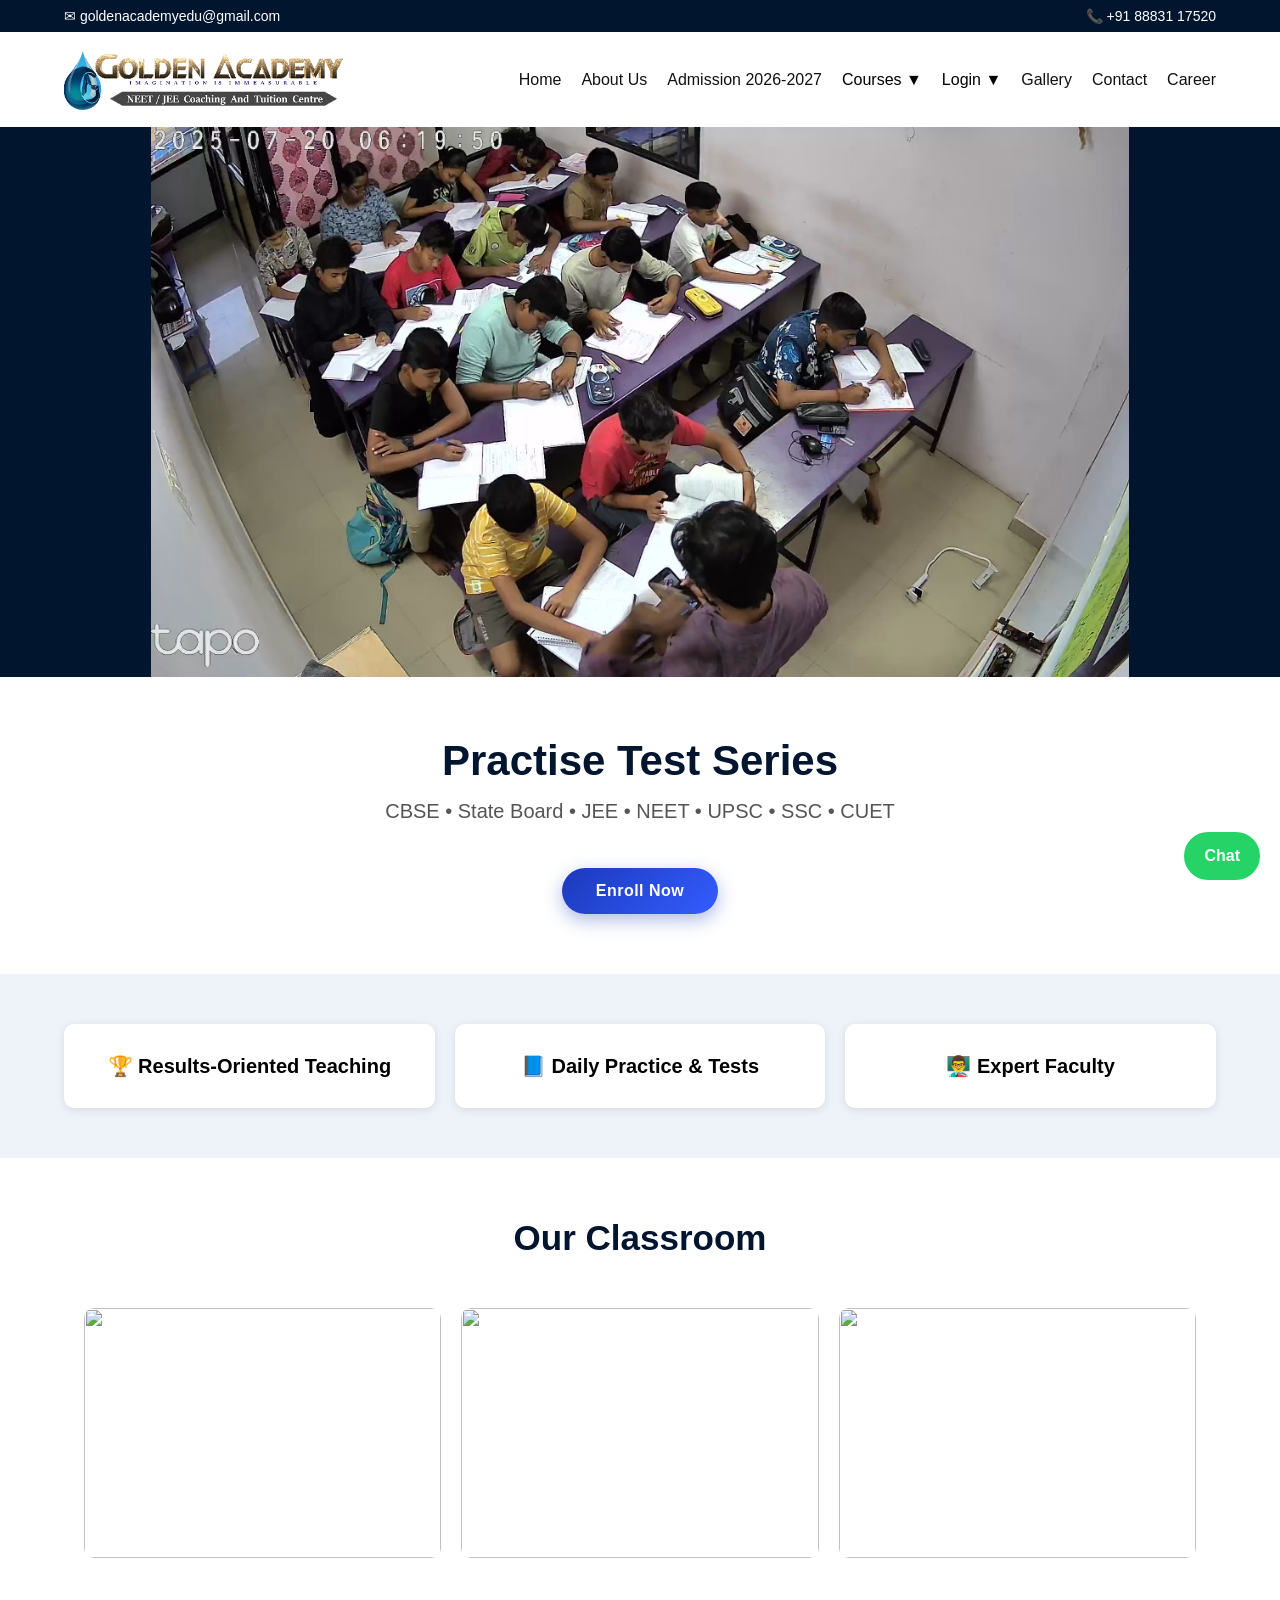
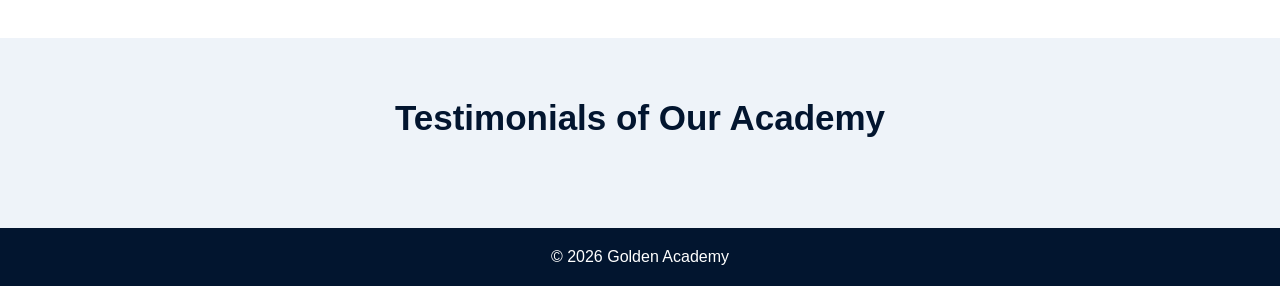
==== index.html @ c2f4f3bd "Update index.html" ====
<!DOCTYPE html>
<html lang="en">
<head>
  <meta charset="UTF-8" />
  <meta name="viewport" content="width=device-width, initial-scale=1.0"/>
  <title>Golden Academy - NEET/JEE Coaching and Tuition Center</title>
  <link rel="stylesheet" href="style.css" />

  <style>

    *{
      margin:0;
      padding:0;
      box-sizing:border-box;
      font-family: Arial, Helvetica, sans-serif;
    }

    body{
      background:#f5f5f5;
    }

    /* TOP BAR */

.top-bar{
  background:#02152f;
  color:white;
  padding:8px 5%;

  display:flex;
  justify-content:space-between;
  align-items:center;

  font-size:14px;
  flex-wrap:wrap;
}

    .top-links a{
      color:white;
      text-decoration:none;
      margin-right:15px;
    }

    .top-links a:hover{
      color:#ffd700;
    }
    .email a{
  color:white;
  text-decoration:none;
   }
    
    .email a:hover{
  color:#ffd700;
   }

    /* HERO */

    .hero{
      text-align:center;
      padding:60px 20px;
      background:white;
    }

    .hero h2{
      font-size:42px;
      color:#02152f;
      margin-bottom:15px;
    }

    .hero p{
      font-size:20px;
      margin-bottom:25px;
      color:#555;
    }

    .btn{
  background:linear-gradient(135deg,#1c39bb,#345dff);
  color:white;
  padding:14px 34px;
  text-decoration:none;
  border-radius:50px;
  display:inline-block;

  font-weight:600;
  letter-spacing:0.5px;

  box-shadow:0 6px 18px rgba(28,57,187,0.35);

  transition:all 0.3s ease;
}

.btn:hover{
  transform:translateY(-3px);
  box-shadow:0 10px 24px rgba(28,57,187,0.45);
}

    .btn:hover{
      background:#0b63ce;
    }

    /* FEATURES */

    .features{
      display:grid;
      grid-template-columns:repeat(auto-fit,minmax(250px,1fr));
      gap:20px;
      padding:50px 5%;
      background:#eef3f9;
    }

    .feature{
      background:white;
      padding:30px;
      text-align:center;
      border-radius:10px;
      font-size:20px;
      font-weight:bold;
      box-shadow:0 2px 10px rgba(0,0,0,0.1);
    }

    /* GALLERY */

    .gallery{
      padding:60px 5%;
      background:white;
      text-align:center;
    }

    .gallery h2{
      margin-bottom:30px;
      color:#02152f;
      font-size:35px;
    }

    .grid{
      display:grid;
      grid-template-columns:repeat(auto-fit,minmax(250px,1fr));
      gap:20px;
    }

    .gallery-img{
      width:100%;
      height:250px;
      object-fit:cover;
      border-radius:10px;
      transition:0.3s;
    }

    .gallery-img:hover{
      transform:scale(1.03);
    }

    /* TESTIMONIALS */

    .testimonials{
      padding:60px 5%;
      background:#eef3f9;
      text-align:center;
    }

    .testimonials h2{
      margin-bottom:30px;
      font-size:35px;
      color:#02152f;
    }

    /* WHATSAPP */

    .whatsapp{
      position:fixed;
      bottom:20px;
      right:20px;
      background:#25d366;
      color:white;
      padding:15px 20px;
      border-radius:50px;
      text-decoration:none;
      font-weight:bold;
      z-index:1000;
    }

    /* FOOTER */

    footer{
      background:#02152f;
      color:white;
      text-align:center;
      padding:20px;
    }

    /* MOBILE */

    @media(max-width:768px){

      .navbar{
        flex-direction:column;
        gap:15px;
      }

      .nav-links{
        justify-content:center;
      }

      .slider{
        height:220px;
      }

      .slides img{
        height:220px;
      }

      .hero h2{
        font-size:30px;
      }

      .hero p{
        font-size:16px;
      }
    }

  </style>
</head>

<body>

<!-- TOP BAR -->

<div class="top-bar">

<div class="email">
    <a href="mailto:goldenacademyedu@gmail.com">
    ✉︎ goldenacademyedu@gmail.com
  </a>
</div>

  <div class="phone">
    📞 +91 88831 17520
  </div>

</div>

<!-- NAVBAR -->

 <nav class="navbar">

  <img src="logo.png" class="logo">

  <div class="nav-links">
    <a href="index.html">Home</a>
    <a href="about.html">About Us</a>
    <a href="admission.html">Admission 2026-2027</a>

    <!-- COURSES DROPDOWN -->
    <div class="dropdown">
      <button class="dropbtn">Courses ▼</button>
      <div class="dropdown-content">

        <!-- COURSE DETAILS -->
        <div class="sub-dropdown">
          <button class="sub-dropbtn">
            Course Details ▶
          </button>
          <div class="sub-dropdown-content">
            <a href="class6-course.html">Class 6</a>
            <a href="class7-course.html">Class 7</a>
            <a href="class8-course.html">Class 8</a>
            <a href="class9-course.html">Class 9</a>
            <a href="class10-course.html">Class 10</a>
            <a href="class11-course.html">Class 11</a>
            <a href="class12-course.html">Class 12</a>
            <a href="jee-course.html">JEE</a>
            <a href="neet-course.html">NEET</a>
          </div>
        </div>

        <!-- STUDY MATERIALS -->
        <div class="sub-dropdown">
          <button class="sub-dropbtn">
            Study Materials ▶
          </button>
          <div class="sub-dropdown-content">
            <a href="class6-materials.html">Class 6</a>
            <a href="class7-materials.html">Class 7</a>
            <a href="class8-materials.html">Class 8</a>
            <a href="class9-materials.html">Class 9</a>
            <a href="class10-materials.html">Class 10</a>
            <a href="class11-materials.html">Class 11</a>
            <a href="class12-materials.html">Class 12</a>
            <a href="jee-materials.html">JEE</a>
            <a href="neet-materials.html">NEET</a>
          </div>
        </div>
      </div>
    </div>
    
    <!-- LOGIN DROPDOWN -->
    <div class="dropdown">
      <button class="dropbtn">Login ▼</button>
      <div class="dropdown-content">
        <a href="student-login.html">Student Login</a>
        <a href="faculty-login.html">Faculty Login</a>
      </div>
    </div>
  
    <a href="gallery.html">Gallery</a>
    <a href="contact.html">Contact</a>
    <a href="career.html">Career</a>
    
  </div>

</nav>

<!-- SLIDER -->

<div class="slider">
  <div class="slides">
    <img src="img1.jpg">
    <img src="img2.jpg">
    <img src="img3.jpg">
    <img src="img4.jpg">
  </div>
</div>

<!-- HERO -->

<section class="hero">
  <h2>Practise Test Series</h2>
  <p>CBSE • State Board • JEE • NEET • UPSC • SSC • CUET</p>
  <a href="https://goldenedu.in/" class="btn">Enroll Now</a>
</section>

<!-- FEATURES -->

<section class="features">

  <div class="feature">
    🏆 Results-Oriented Teaching
  </div>

  <div class="feature">
    📘 Daily Practice & Tests
  </div>

  <div class="feature">
    👨‍🏫 Expert Faculty
  </div>

</section>

<!-- GALLERY -->

<section class="gallery">

  <h2>Our Classroom</h2>

  <div class="grid">

    <img src="https://lh3.googleusercontent.com/p/AF1QipO2uoD0j9fdlXmEZ5P9GGcJOwwn-WmPLuA00iE_=s680-w680-h510-rw" class="gallery-img">

    <img src="https://lh3.googleusercontent.com/p/AF1QipNBncibUKMbm0_VhjKU2sY0dp0xpakxC2bymx50=s680-w680-h510-rw" class="gallery-img">

    <img src="https://lh3.googleusercontent.com/p/AF1QipNj2MajzOlvvNRpXZ-qY6d8nBHByouRsw6OPA3w=s680-w680-h510-rw" class="gallery-img">

  </div>

</section>

<!-- TESTIMONIALS -->

<section class="testimonials">

  <h2>Testimonials of Our Academy</h2>

  <script src="https://elfsightcdn.com/platform.js" async></script>

  <div class="elfsight-app-2a359c40-2b4e-468c-a574-8c69312ef9e9" data-elfsight-app-lazy></div>

</section>

<!-- WHATSAPP -->

<a href="https://wa.me/918883117520" class="whatsapp">
  Chat
</a>

<!-- FOOTER -->

<footer>
  © 2026 Golden Academy
</footer>

</body>
</html>
---- style.css ----
body {
  margin:0;
  font-family:'Segoe UI';
}

/* Navbar */
.navbar{
  display:flex;
  justify-content:space-between;
  align-items:center;
  padding:15px 5%;
  background:white;
}

.nav-links{
  display:flex;
  align-items:center;
  gap:20px;
}

.nav-links a{
  text-decoration:none;
  color:#111;
  font-weight:500;
}

/* DROPDOWN */

.dropdown{
  position:relative;
}

.dropbtn{
  background:none;
  border:none;
  font-size:16px;
  cursor:pointer;
  font-weight:500;
}

.dropdown-content{
  display:none;
  position:absolute;
  background:white;
  min-width:220px;
  box-shadow:0 0 10px rgba(0,0,0,0.2);
  z-index:999;
}

.dropdown-content a{
  display:block;
  padding:10px;
  color:black;
}

.dropdown-content a:hover{
  background:#f1f1f1;
}

.dropdown:hover .dropdown-content{
  display:block;
}

/* SUB DROPDOWN */

.sub-dropdown{
  position:relative;
}

.sub-dropbtn{
  width:100%;
  background:none;
  border:none;
  text-align:left;
  padding:10px;
  cursor:pointer;
  font-size:15px;
}

.sub-dropdown-content{
  display:none;
  position:absolute;
  left:100%;
  top:0;
  background:white;
  min-width:200px;
  box-shadow:0 0 10px rgba(0,0,0,0.2);
}

.sub-dropdown:hover .sub-dropdown-content{
  display:block;
}

.logo{
  height:70px;
}

  /* White background */
  background:#ffffff;

  color:#fff;
  padding:10px 20px;

  /* Reduced header height */
  height:80px;

  position:sticky;
  top:0;
  z-index:1000;
}

.navbar a {
  color:#black;
  margin-left:20px;
  text-decoration:none;
  font-size:18px;
}

/* Logo */
.logo {
  height:65px;
  width:auto;
}

/* SLIDER */

.slider{
  width:100%;
  height:550px;
  overflow:hidden;
  background:#02152f;
}

.slides{
  display:flex;
  height:100%;
  animation:slide 12s infinite;
}

.slides img{
  min-width:100%;
  height:100%;

  object-fit:contain;

  background:#02152f;
}

/* SLIDE ANIMATION */

@keyframes slide{

  0%{
    transform:translateX(0%);
  }

  30%{
    transform:translateX(0%);
  }

  35%{
    transform:translateX(-100%);
  }

  65%{
    transform:translateX(-100%);
  }

  70%{
    transform:translateX(-200%);
  }

  95%{
    transform:translateX(-200%);
  }

  100%{
    transform:translateX(0%);
  }
}

/* Hero */
.hero {
  text-align:center;

  /* Reduced hero section height */
  padding:40px 20px;

  background:linear-gradient(135deg,#4f46e5,#06b6d4);
  color:#fff;
}

.btn {
  display:inline-block;
  margin-top:20px;
  padding:12px 25px;
  background:#fff;
  color:#000;
  border-radius:30px;
  text-decoration:none;
}

/* Features */
.features {
  display:flex;
  justify-content:space-around;
  padding:40px;
  flex-wrap:wrap;
}

.feature {
  font-size:18px;
}

/* Grid */
.grid {
  display:grid;
  grid-template-columns:repeat(auto-fit,minmax(200px,1fr));
  gap:20px;
  padding:20px;
}

/* Cards */
.card {
  background:#f5f5f5;
  padding:20px;
  border-radius:15px;
  box-shadow:0 5px 15px rgba(0,0,0,0.1);
  transition:0.3s;
}

.card:hover {
  transform:translateY(-5px);
}

/* Gallery boxes */
.gallery .box {
  height:150px;
  background:#ddd;
  border-radius:10px;
}

/* WhatsApp */
.whatsapp {
  position:fixed;
  bottom:20px;
  right:20px;
  background:#25D366;
  color:#fff;
  padding:15px;
  border-radius:50%;
  text-decoration:none;
}

/* Footer */
footer {
  text-align:center;
  padding:15px;
  background:#000;
  color:#fff;
}

/* Google Reviews Section */
.reviews {
  padding: 60px 20px;
  background: #f5f5f5;
  text-align: center;
}

.reviews h2 {
  font-size: 34px;
  margin-bottom: 30px;
  color: #222;
}

.gallery-img {
  width: 100%;
  height: 250px;
  object-fit: cover;
  border-radius: 15px;
}
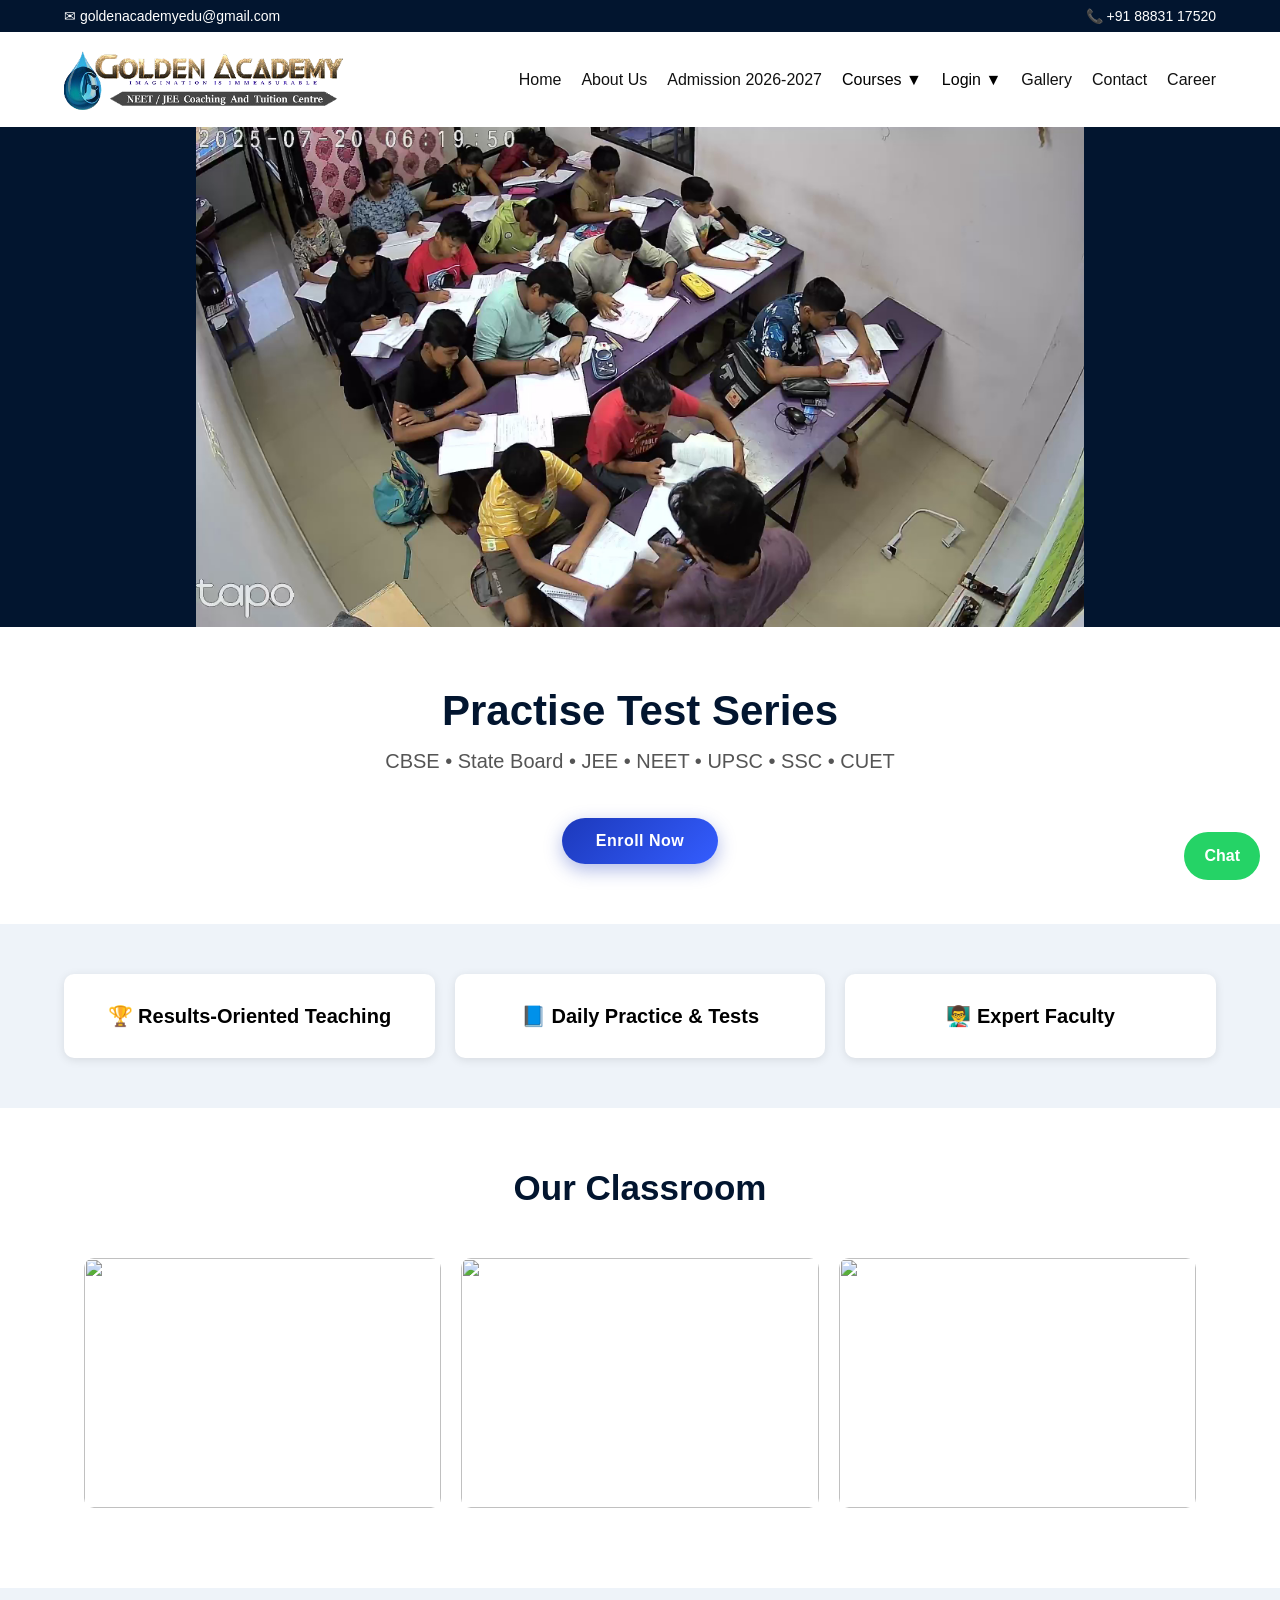
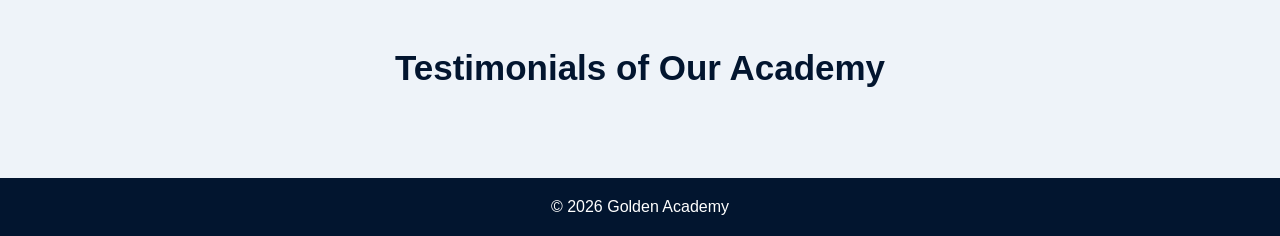
==== commit 9d32c3f0: "Update index.html" ====
--- a/index.html
+++ b/index.html
@@ -52,6 +52,71 @@
   color:#ffd700;
    }
 
+/* SLIDER */
+
+.slider{
+  width:100%;
+  height:500px;
+  overflow:hidden;
+  background:#02152f;
+}
+
+.slides{
+  display:flex;
+  height:100%;
+  animation:slide 16s infinite;
+}
+
+.slides img{
+  min-width:100%;
+  height:100%;
+
+  object-fit:contain;
+
+  background:#02152f;
+}
+
+/* ANIMATION */
+
+@keyframes slide{
+
+  0%{
+    transform:translateX(0%);
+  }
+
+  20%{
+    transform:translateX(0%);
+  }
+
+  25%{
+    transform:translateX(-100%);
+  }
+
+  45%{
+    transform:translateX(-100%);
+  }
+
+  50%{
+    transform:translateX(-200%);
+  }
+
+  70%{
+    transform:translateX(-200%);
+  }
+
+  75%{
+    transform:translateX(-300%);
+  }
+
+  95%{
+    transform:translateX(-300%);
+  }
+
+  100%{
+    transform:translateX(0%);
+  }
+}
+    
     /* HERO */
 
     .hero{
--- a/style.css
+++ b/style.css
@@ -22,6 +22,17 @@
   text-decoration:none;
   color:#111;
   font-weight:500;
+}
+
+.navbar{
+  display:flex;
+  justify-content:space-between;
+  align-items:center;
+  padding:15px 5%;
+  background:white;
+  position:sticky;
+  top:0;
+  z-index:1000;
 }
 
 /* DROPDOWN */
@@ -126,7 +137,7 @@
 
 .slider{
   width:100%;
-  height:550px;
+  height:500px;
   overflow:hidden;
   background:#02152f;
 }
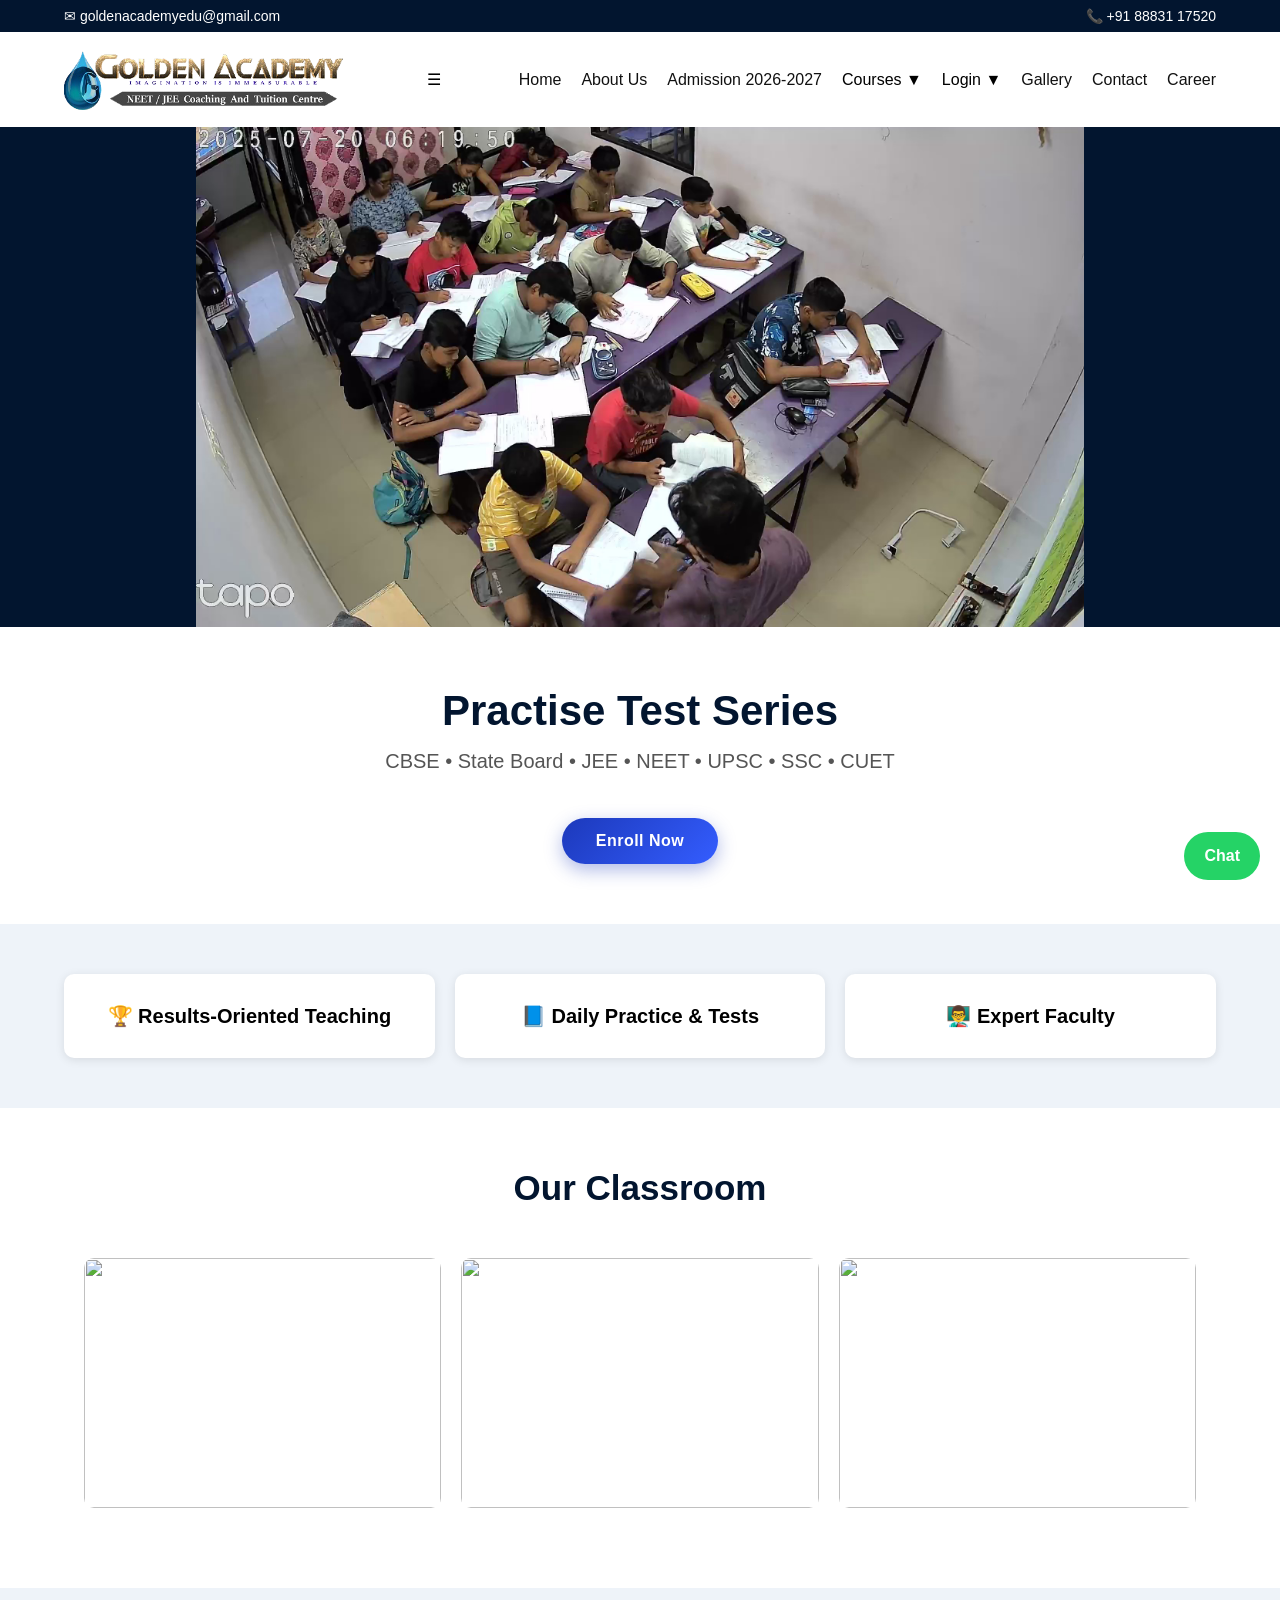
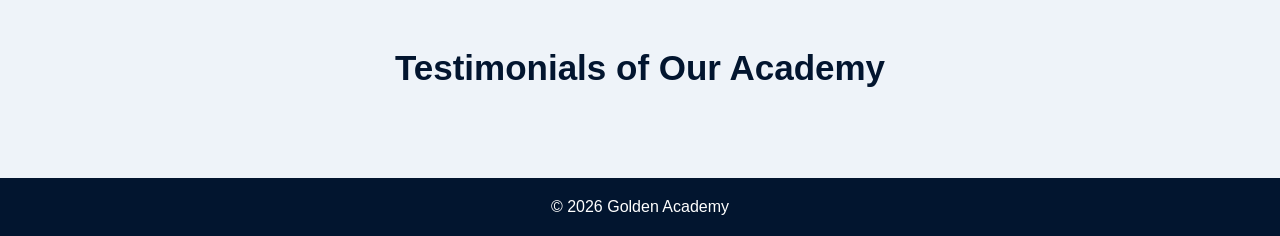
==== commit 2020f651: "Update index.html" ====
--- a/index.html
+++ b/index.html
@@ -305,11 +305,17 @@
 
 <!-- NAVBAR -->
 
- <nav class="navbar">
+<nav class="navbar">
 
   <img src="logo.png" class="logo">
 
-  <div class="nav-links">
+  <!-- HAMBURGER -->
+  <div class="menu-toggle" id="menu-toggle">
+    ☰
+  </div>
+
+  <div class="nav-links" id="nav-links">
+
     <a href="index.html">Home</a>
     <a href="about.html">About Us</a>
     <a href="admission.html">Admission 2026-2027</a>
@@ -317,6 +323,7 @@
     <!-- COURSES DROPDOWN -->
     <div class="dropdown">
       <button class="dropbtn">Courses ▼</button>
+
       <div class="dropdown-content">
 
         <!-- COURSE DETAILS -->
@@ -324,6 +331,7 @@
           <button class="sub-dropbtn">
             Course Details ▶
           </button>
+
           <div class="sub-dropdown-content">
             <a href="class6-course.html">Class 6</a>
             <a href="class7-course.html">Class 7</a>
@@ -342,6 +350,7 @@
           <button class="sub-dropbtn">
             Study Materials ▶
           </button>
+
           <div class="sub-dropdown-content">
             <a href="class6-materials.html">Class 6</a>
             <a href="class7-materials.html">Class 7</a>
@@ -354,26 +363,38 @@
             <a href="neet-materials.html">NEET</a>
           </div>
         </div>
+
       </div>
     </div>
-    
+
     <!-- LOGIN DROPDOWN -->
     <div class="dropdown">
       <button class="dropbtn">Login ▼</button>
+
       <div class="dropdown-content">
         <a href="student-login.html">Student Login</a>
         <a href="faculty-login.html">Faculty Login</a>
       </div>
     </div>
-  
+
     <a href="gallery.html">Gallery</a>
     <a href="contact.html">Contact</a>
     <a href="career.html">Career</a>
-    
+
   </div>
 
 </nav>
 
+<!-- JAVASCRIPT -->
+<script>
+const toggle = document.getElementById("menu-toggle");
+const navLinks = document.getElementById("nav-links");
+
+toggle.addEventListener("click", () => {
+  navLinks.classList.toggle("active");
+});
+</script>
+  
 <!-- SLIDER -->
 
 <div class="slider">
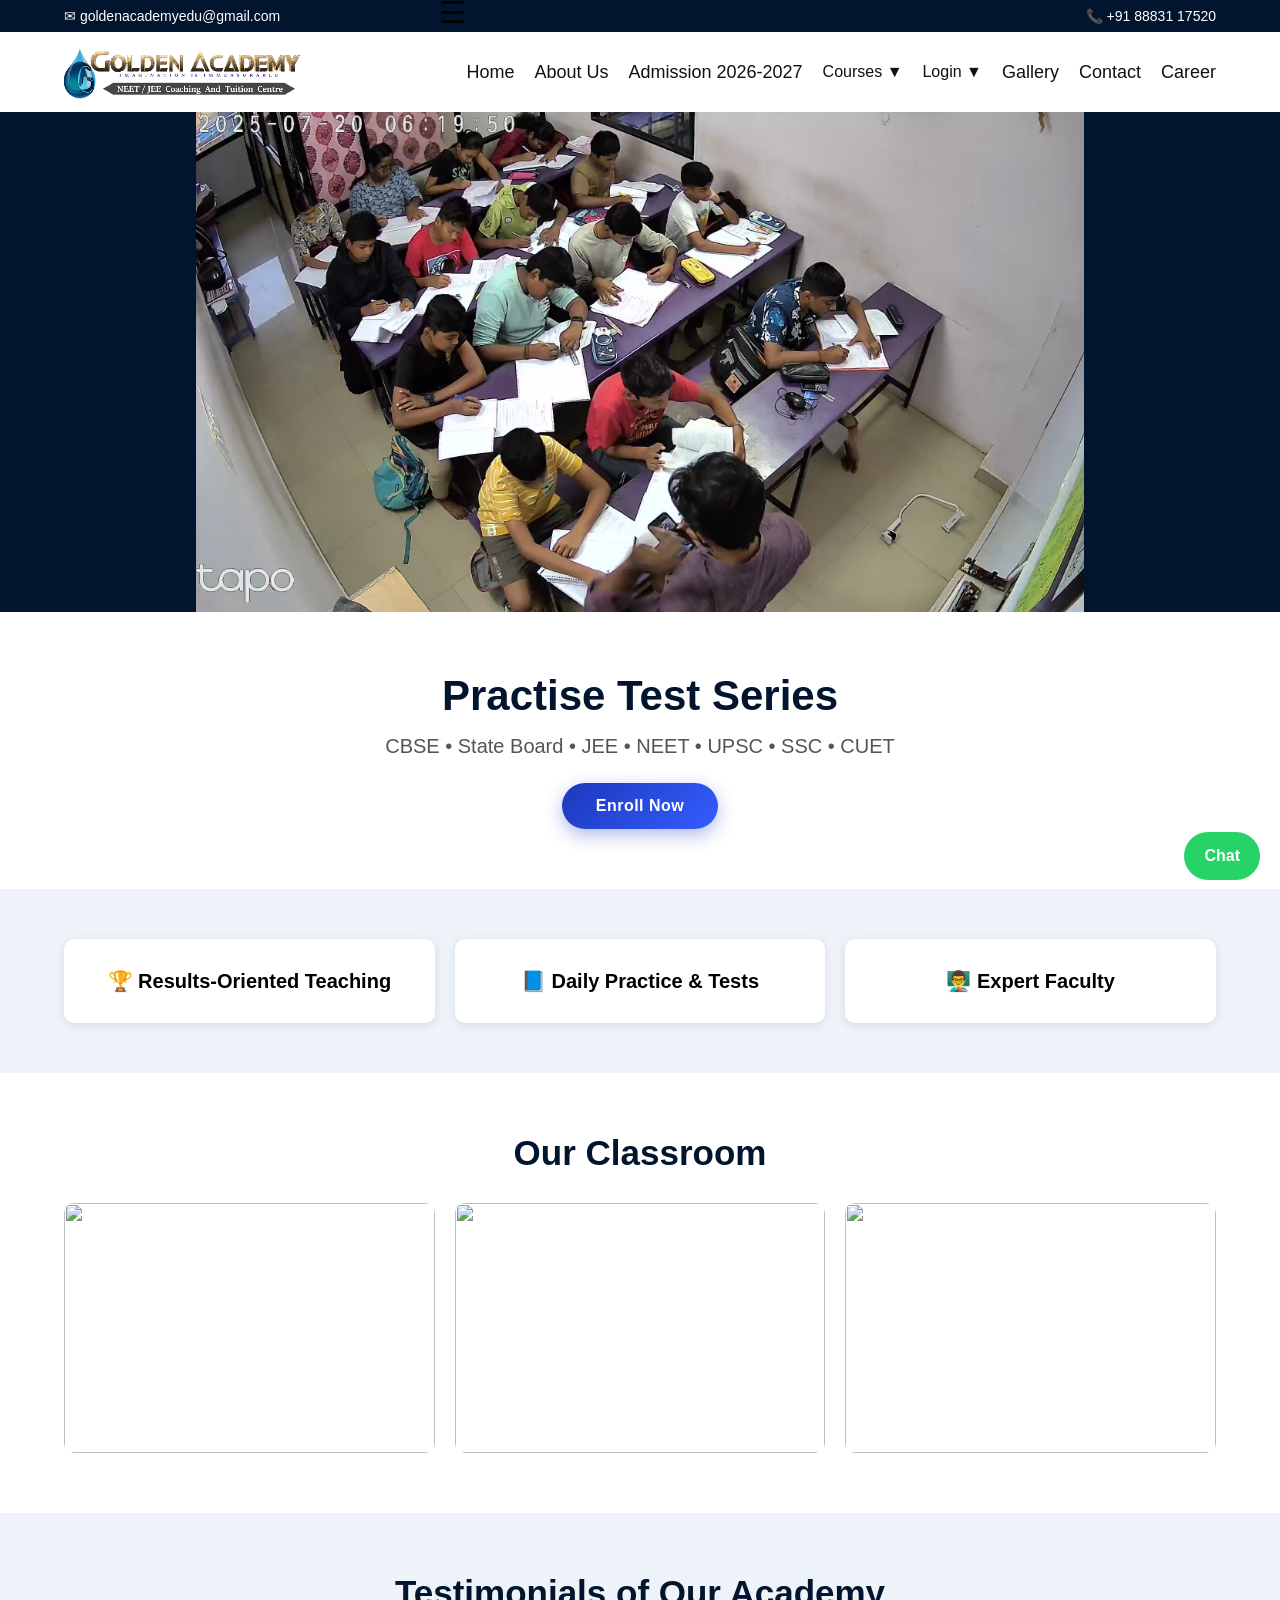
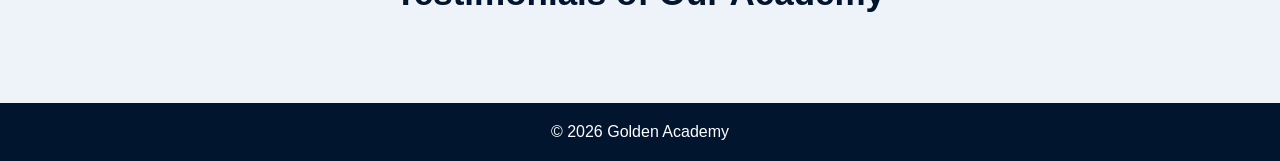
==== commit 59fea993: "Update index.html" ====
--- a/index.html
+++ b/index.html
@@ -285,6 +285,50 @@
   </style>
 </head>
 
+<script type="module">
+
+import { auth } from "./firebase.js";
+
+import {
+  onAuthStateChanged,
+  signOut
+} from "https://www.gstatic.com/firebasejs/10.12.2/firebase-auth.js";
+
+const loginArea = document.getElementById("login-area");
+
+onAuthStateChanged(auth, (user) => {
+
+  if(user){
+
+    loginArea.innerHTML = `
+      <a href="dashboard.html">Dashboard</a>
+      <a href="#" id="logoutBtn">Logout</a>
+    `;
+
+    document
+      .getElementById("logoutBtn")
+      .addEventListener("click", async () => {
+
+        await signOut(auth);
+
+        alert("Logged Out");
+
+        window.location.reload();
+
+      });
+
+  } else {
+
+    loginArea.innerHTML = `
+      <a href="student-login.html">Student Login</a>
+      <a href="faculty-login.html">Faculty Login</a>
+    `;
+  }
+
+});
+
+</script>
+  
 <body>
 
 <!-- TOP BAR -->
@@ -371,8 +415,9 @@
     <div class="dropdown">
       <button class="dropbtn">Login ▼</button>
 
-      <div class="dropdown-content">
+      <div class="dropdown-content" id="login-area">
         <a href="student-login.html">Student Login</a>
+        <a href="dashboard.html">Student Dashboard</a>
         <a href="faculty-login.html">Faculty Login</a>
       </div>
     </div>
--- a/style.css
+++ b/style.css
@@ -3,27 +3,7 @@
   font-family:'Segoe UI';
 }
 
-/* Navbar */
-.navbar{
-  display:flex;
-  justify-content:space-between;
-  align-items:center;
-  padding:15px 5%;
-  background:white;
-}
-
-.nav-links{
-  display:flex;
-  align-items:center;
-  gap:20px;
-}
-
-.nav-links a{
-  text-decoration:none;
-  color:#111;
-  font-weight:500;
-}
-
+/* NAVBAR */
 .navbar{
   display:flex;
   justify-content:space-between;
@@ -33,10 +13,41 @@
   position:sticky;
   top:0;
   z-index:1000;
+  height:80px;
+  flex-wrap:nowrap;
+}
+
+/* LOGO */
+.logo{
+  height:55px;
+  width:auto;
+}
+
+/* NAV LINKS */
+.nav-links{
+  display:flex;
+  align-items:center;
+  gap:20px;
+}
+
+.nav-links a{
+  text-decoration:none;
+  color:#111;
+  font-weight:500;
+  font-size:18px;
+}
+
+/* HAMBURGER */
+.menu-toggle{
+  display:block;
+  font-size:30px;
+  cursor:pointer;
+  margin-left:auto;
+  position:relative;
+  top:-60px;
 }
 
 /* DROPDOWN */
-
 .dropdown{
   position:relative;
 }
@@ -47,8 +58,10 @@
   font-size:16px;
   cursor:pointer;
   font-weight:500;
-}
-
+  color:#111;
+}
+
+/* DROPDOWN CONTENT */
 .dropdown-content{
   display:none;
   position:absolute;
@@ -73,7 +86,6 @@
 }
 
 /* SUB DROPDOWN */
-
 .sub-dropdown{
   position:relative;
 }
@@ -102,37 +114,70 @@
   display:block;
 }
 
-.logo{
-  height:70px;
-}
-
-  /* White background */
-  background:#ffffff;
-
-  color:#fff;
-  padding:10px 20px;
-
-  /* Reduced header height */
-  height:80px;
-
-  position:sticky;
-  top:0;
-  z-index:1000;
-}
-
-.navbar a {
-  color:#black;
-  margin-left:20px;
-  text-decoration:none;
-  font-size:18px;
-}
-
-/* Logo */
-.logo {
-  height:65px;
-  width:auto;
-}
-
+/* MOBILE VIEW */
+@media(max-width:768px){
+
+  @media(max-width:768px){
+
+@media(max-width:768px){
+
+  .navbar{
+    display:flex;
+    justify-content:space-between;
+    align-items:center;
+    flex-wrap:nowrap;
+  }
+
+  .logo{
+    height:45px;
+    width:auto;
+    max-width:75%;
+  }
+
+  .menu-toggle{
+    display:block;
+    margin-left:auto;
+  }
+
+}
+
+  .nav-links{
+    display:none;
+    flex-direction:column;
+    align-items:flex-start;
+    position:absolute;
+    top:80px;
+    left:0;
+    width:100%;
+    background:white;
+    padding:20px;
+    box-shadow:0 5px 10px rgba(0,0,0,0.1);
+    gap:15px;
+  }
+
+  .nav-links.active{
+    display:flex;
+  }
+
+  .dropdown-content{
+    position:static;
+    box-shadow:none;
+    min-width:100%;
+  }
+
+  .sub-dropdown-content{
+    position:static;
+    box-shadow:none;
+    min-width:100%;
+    padding-left:15px;
+  }
+
+  .dropdown:hover .dropdown-content,
+  .sub-dropdown:hover .sub-dropdown-content{
+    display:block;
+  }
+
+}
 /* SLIDER */
 
 .slider{
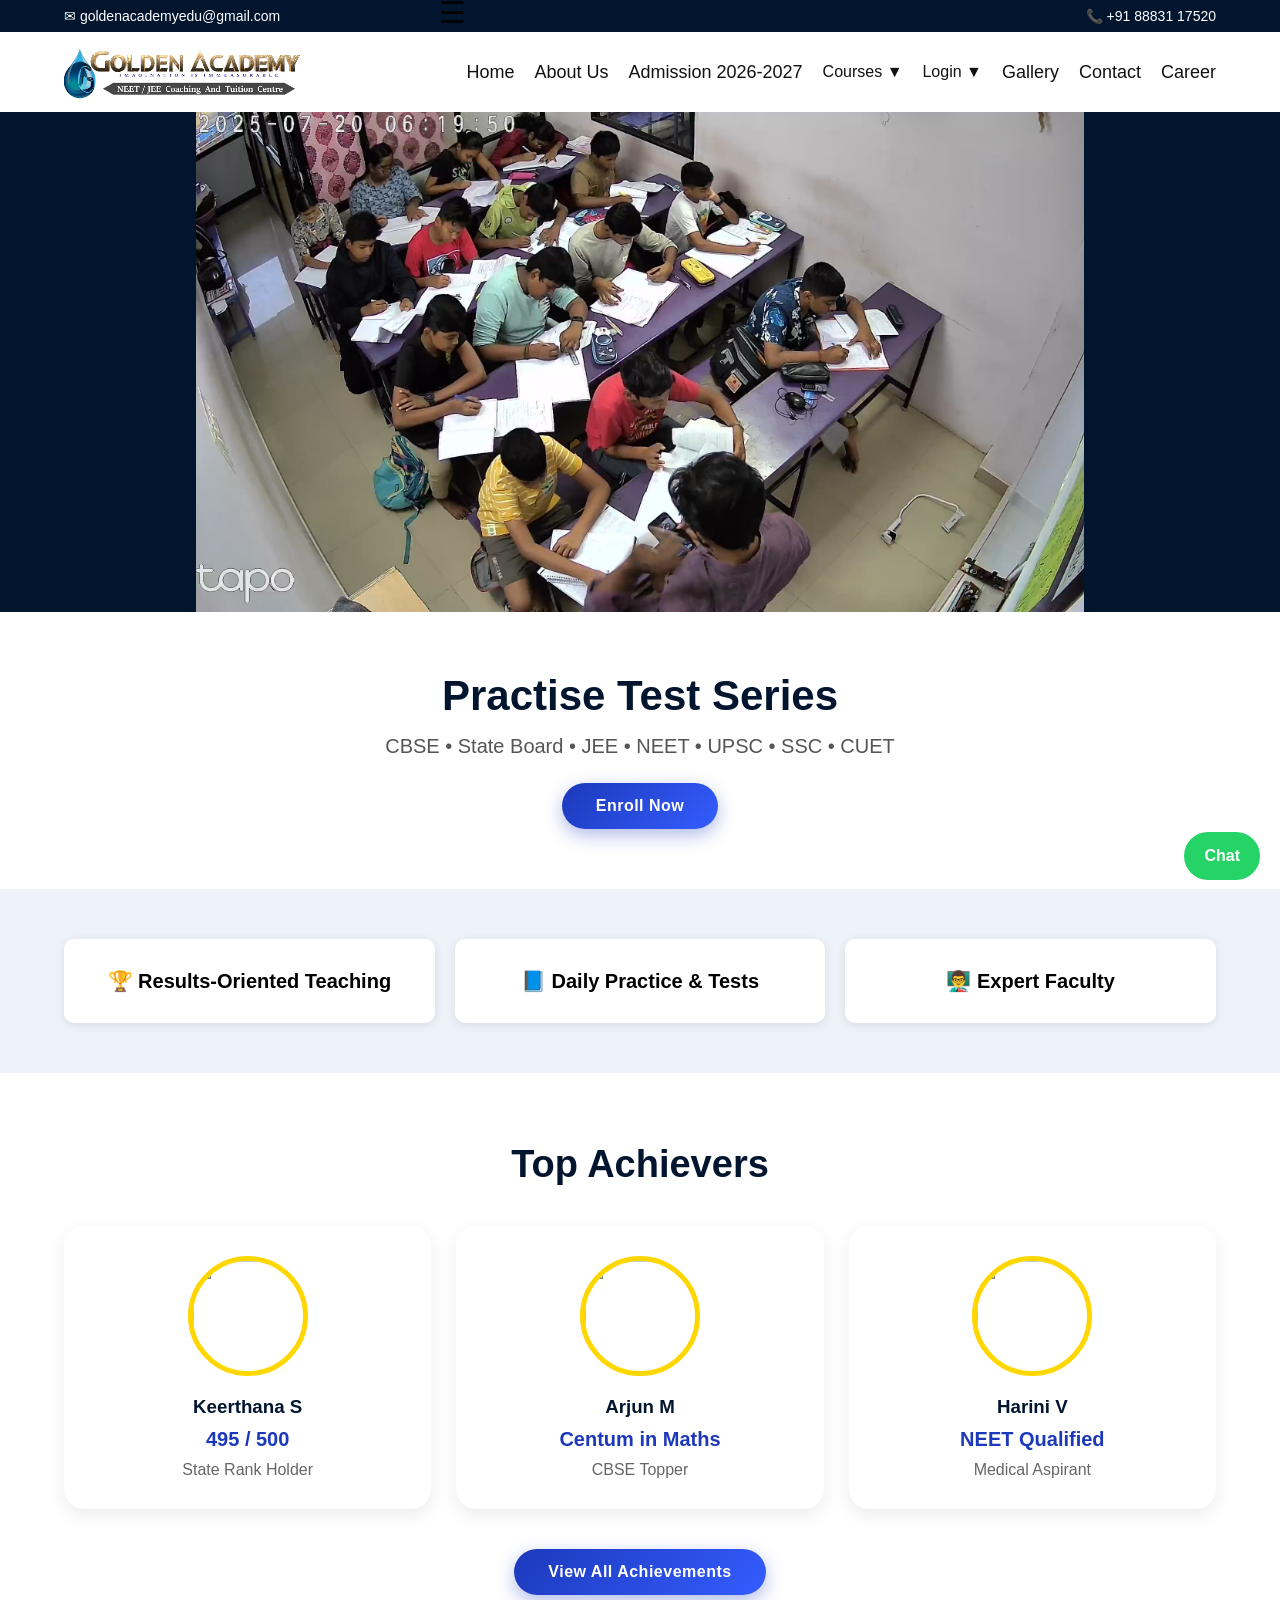
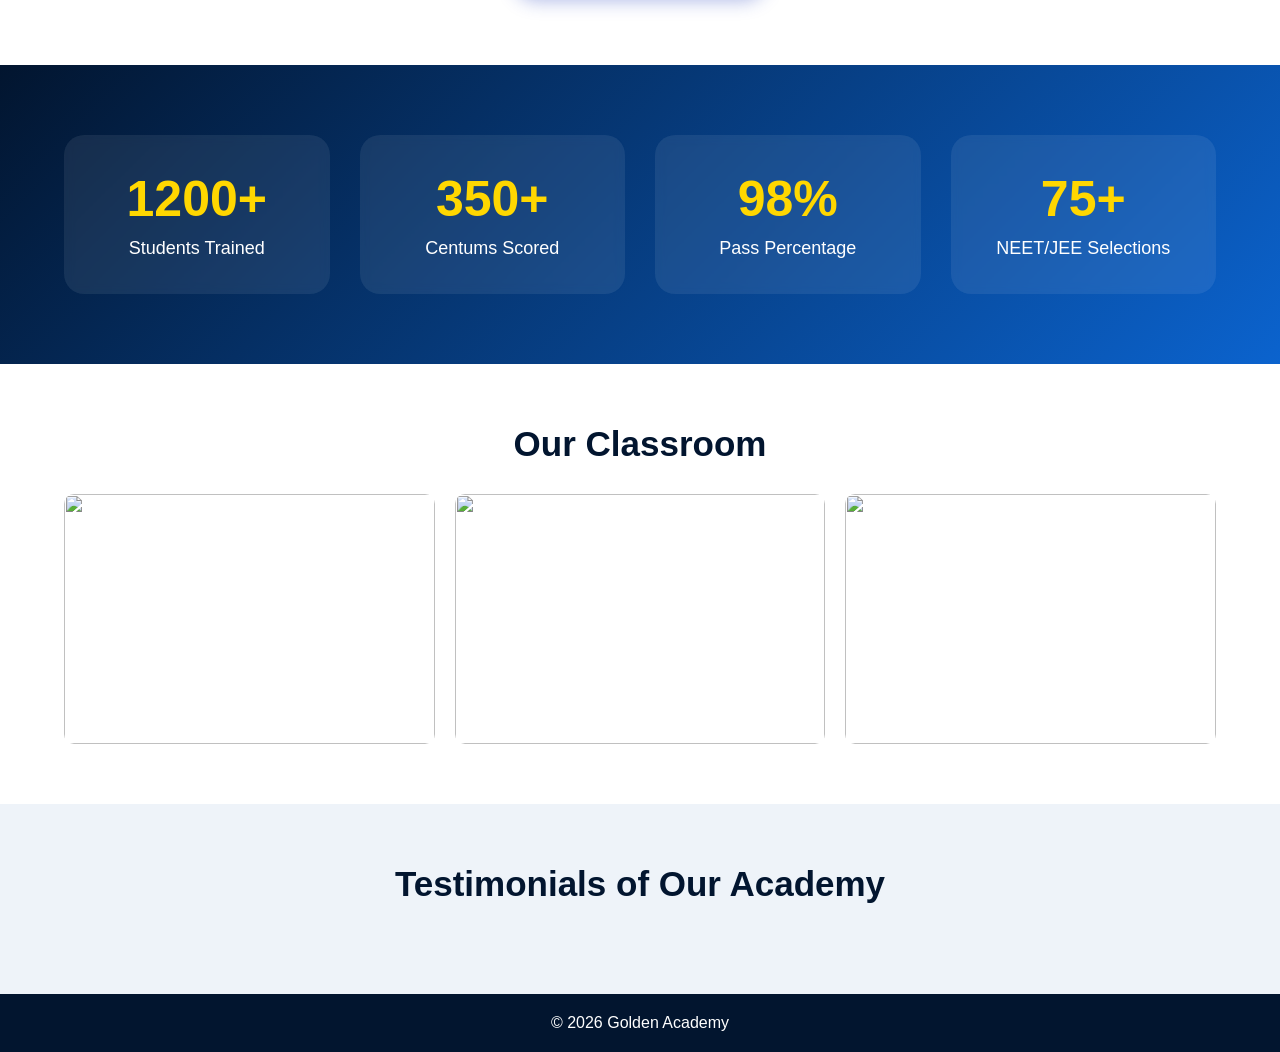
==== commit 77bcce36: "Update index.html" ====
--- a/index.html
+++ b/index.html
@@ -281,7 +281,95 @@
         font-size:16px;
       }
     }
-
+/* ACHIEVERS */
+
+.achievers{
+  padding:70px 5%;
+  background:white;
+  text-align:center;
+}
+
+.achievers h2{
+  font-size:38px;
+  color:#02152f;
+  margin-bottom:40px;
+}
+
+.achievers-grid{
+  display:grid;
+  grid-template-columns:repeat(auto-fit,minmax(250px,1fr));
+  gap:25px;
+  margin-bottom:40px;
+}
+
+.achiever-card{
+  background:#fff;
+  padding:30px 20px;
+  border-radius:20px;
+  box-shadow:0 6px 18px rgba(0,0,0,0.08);
+  transition:0.3s;
+}
+
+.achiever-card:hover{
+  transform:translateY(-8px);
+}
+
+.achiever-img{
+  width:120px;
+  height:120px;
+  object-fit:cover;
+  border-radius:50%;
+  margin-bottom:20px;
+  border:5px solid #ffd700;
+}
+
+.achiever-card h3{
+  color:#02152f;
+  margin-bottom:10px;
+}
+
+.achiever-card p{
+  font-size:20px;
+  font-weight:bold;
+  color:#1c39bb;
+  margin-bottom:10px;
+}
+
+.achiever-card span{
+  color:#666;
+}
+
+/* STATS */
+
+.stats{
+  background:linear-gradient(135deg,#02152f,#0b63ce);
+  color:white;
+
+  padding:70px 5%;
+
+  display:grid;
+  grid-template-columns:repeat(auto-fit,minmax(200px,1fr));
+  gap:30px;
+
+  text-align:center;
+}
+
+.stat-box{
+  background:rgba(255,255,255,0.08);
+  padding:35px 20px;
+  border-radius:20px;
+  backdrop-filter:blur(5px);
+}
+
+.stat-box h2{
+  font-size:50px;
+  margin-bottom:10px;
+  color:#ffd700;
+}
+
+.stat-box p{
+  font-size:18px;
+}
   </style>
 </head>
 
@@ -477,6 +565,79 @@
 
 </section>
 
+<!-- TOP ACHIEVERS -->
+
+<section class="achievers">
+
+  <h2>Top Achievers</h2>
+
+  <div class="achievers-grid">
+
+    <div class="achiever-card">
+      <img src="student1.jpg" class="achiever-img">
+
+      <h3>Keerthana S</h3>
+
+      <p>495 / 500</p>
+
+      <span>State Rank Holder</span>
+    </div>
+
+    <div class="achiever-card">
+      <img src="student2.jpg" class="achiever-img">
+
+      <h3>Arjun M</h3>
+
+      <p>Centum in Maths</p>
+
+      <span>CBSE Topper</span>
+    </div>
+
+    <div class="achiever-card">
+      <img src="student3.jpg" class="achiever-img">
+
+      <h3>Harini V</h3>
+
+      <p>NEET Qualified</p>
+
+      <span>Medical Aspirant</span>
+    </div>
+
+  </div>
+
+  <a href="achievements.html" class="btn">
+    View All Achievements
+  </a>
+
+</section>
+
+<!-- STATISTICS COUNTER -->
+
+<section class="stats">
+
+  <div class="stat-box">
+    <h2>1200+</h2>
+    <p>Students Trained</p>
+  </div>
+
+  <div class="stat-box">
+    <h2>350+</h2>
+    <p>Centums Scored</p>
+  </div>
+
+  <div class="stat-box">
+    <h2>98%</h2>
+    <p>Pass Percentage</p>
+  </div>
+
+  <div class="stat-box">
+    <h2>75+</h2>
+    <p>NEET/JEE Selections</p>
+  </div>
+
+</section>
+  
+  
 <!-- GALLERY -->
 
 <section class="gallery">
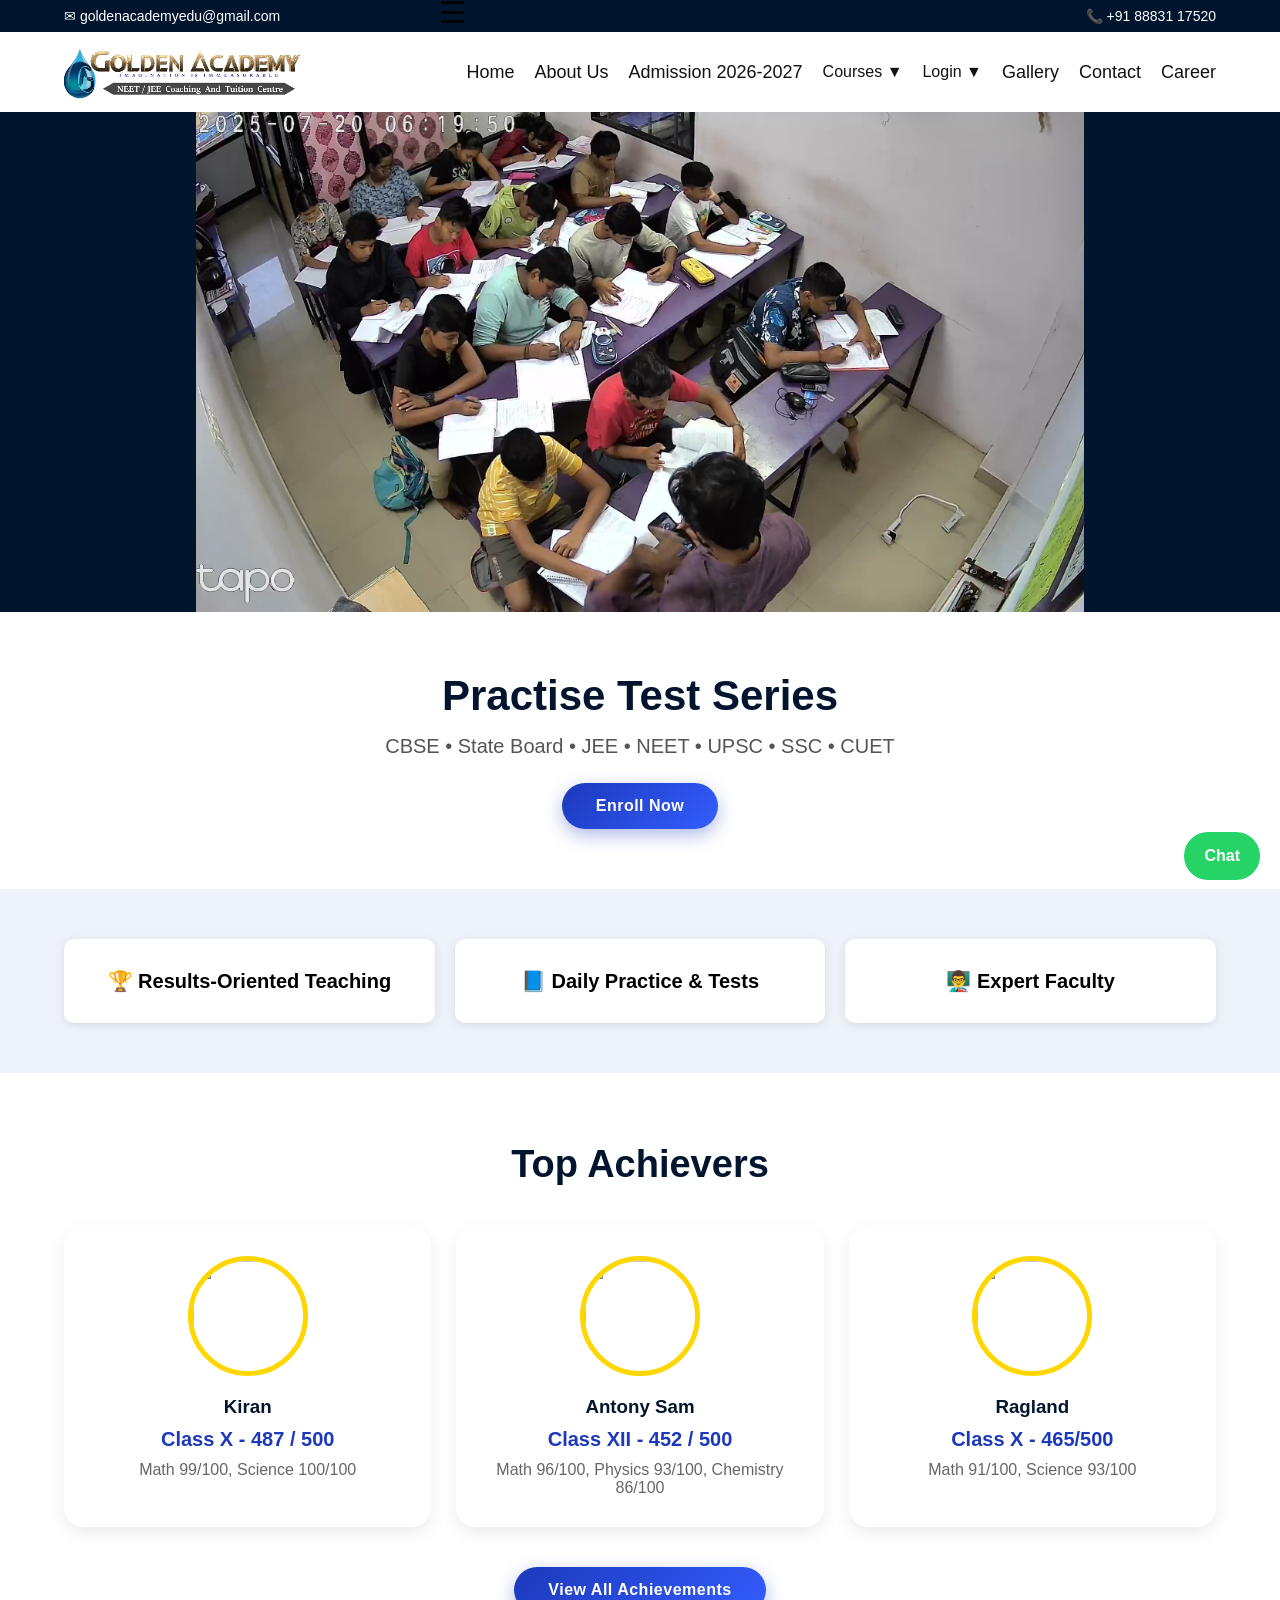
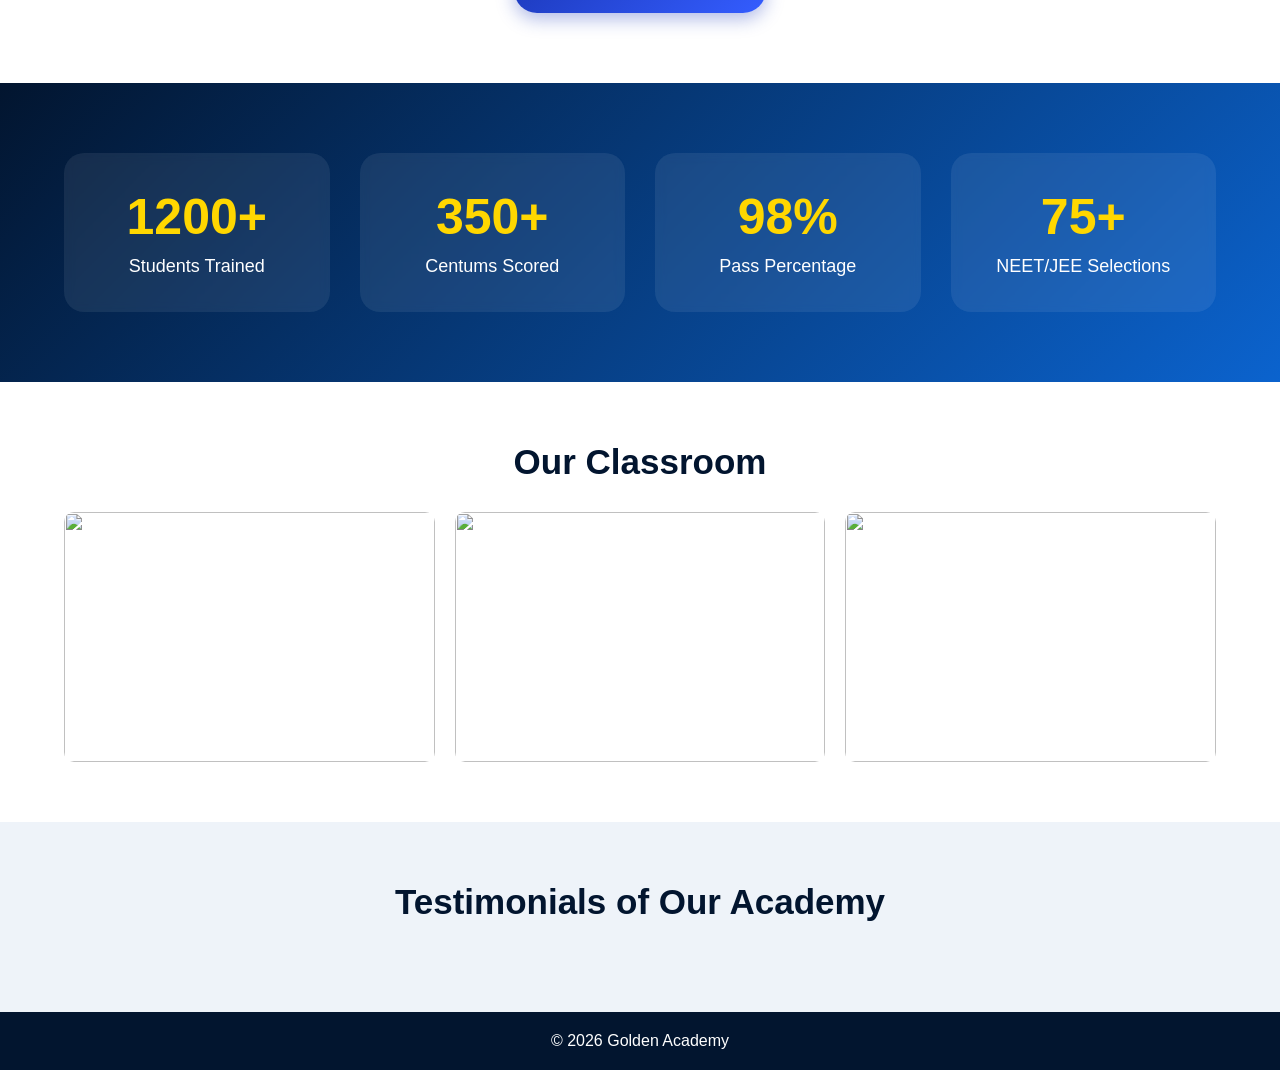
==== commit c3c5de57: "Update index.html" ====
--- a/index.html
+++ b/index.html
@@ -576,31 +576,31 @@
     <div class="achiever-card">
       <img src="student1.jpg" class="achiever-img">
 
-      <h3>Keerthana S</h3>
-
-      <p>495 / 500</p>
-
-      <span>State Rank Holder</span>
+      <h3>Kiran</h3>
+
+      <p>Class X - 487 / 500</p>
+
+      <span>Math 99/100,   Science 100/100</span>
     </div>
 
     <div class="achiever-card">
       <img src="student2.jpg" class="achiever-img">
 
-      <h3>Arjun M</h3>
-
-      <p>Centum in Maths</p>
-
-      <span>CBSE Topper</span>
+      <h3>Antony Sam</h3>
+
+      <p>Class XII - 452 / 500</p>
+
+      <span>Math 96/100,    Physics 93/100,     Chemistry 86/100</span>
     </div>
 
     <div class="achiever-card">
       <img src="student3.jpg" class="achiever-img">
 
-      <h3>Harini V</h3>
-
-      <p>NEET Qualified</p>
-
-      <span>Medical Aspirant</span>
+      <h3>Ragland</h3>
+
+      <p>Class X - 465/500</p>
+
+      <span>Math 91/100,    Science 93/100</span>
     </div>
 
   </div>
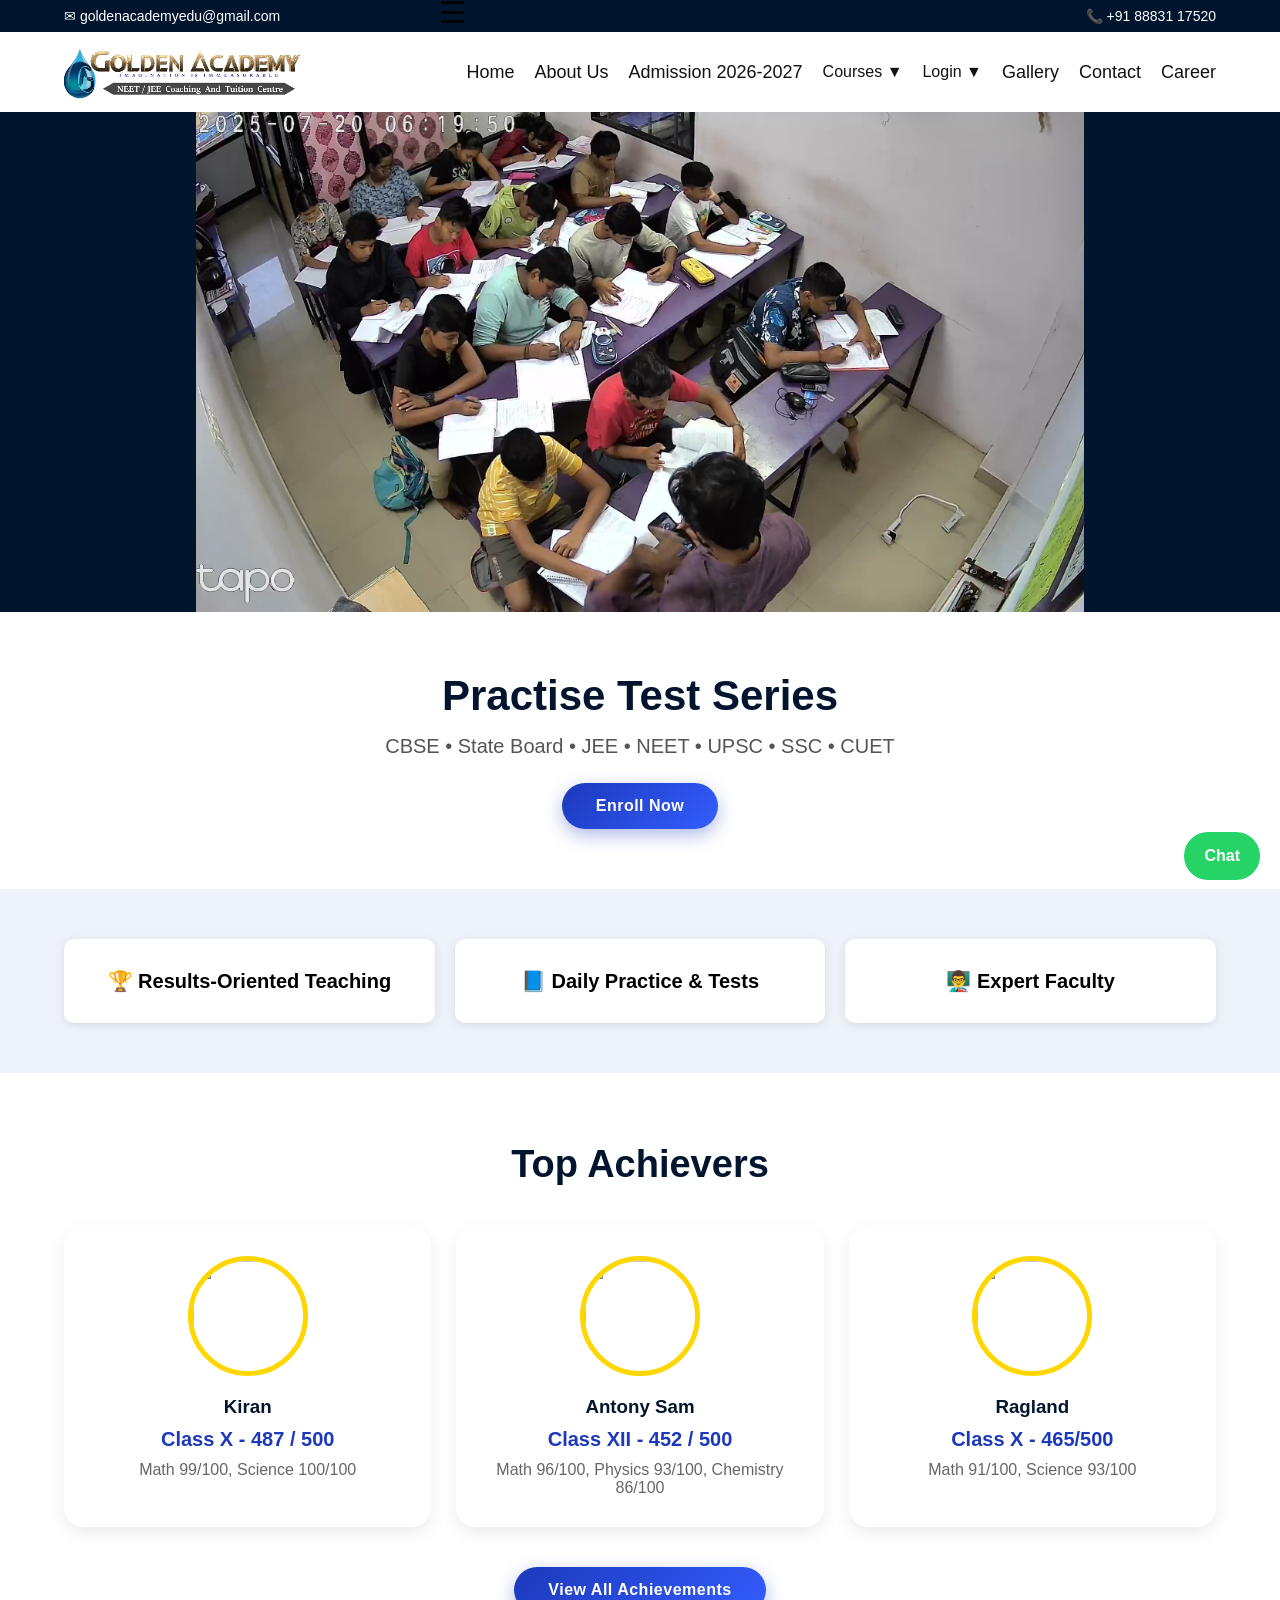
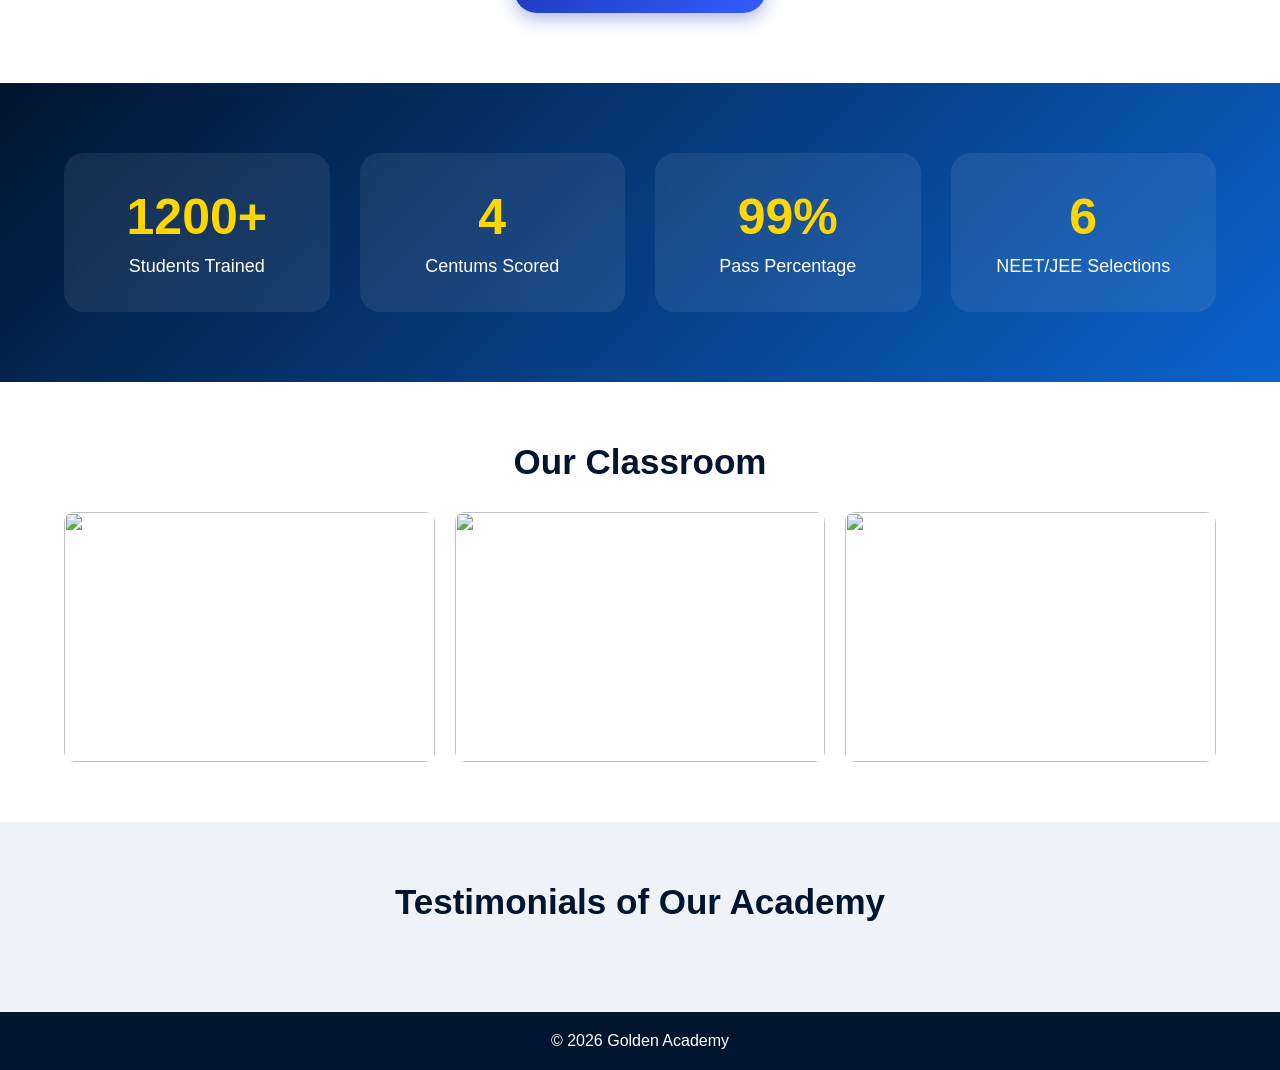
==== commit f71a2595: "Update index.html" ====
--- a/index.html
+++ b/index.html
@@ -621,17 +621,17 @@
   </div>
 
   <div class="stat-box">
-    <h2>350+</h2>
+    <h2>4</h2>
     <p>Centums Scored</p>
   </div>
 
   <div class="stat-box">
-    <h2>98%</h2>
+    <h2>99%</h2>
     <p>Pass Percentage</p>
   </div>
 
   <div class="stat-box">
-    <h2>75+</h2>
+    <h2>6</h2>
     <p>NEET/JEE Selections</p>
   </div>
 
